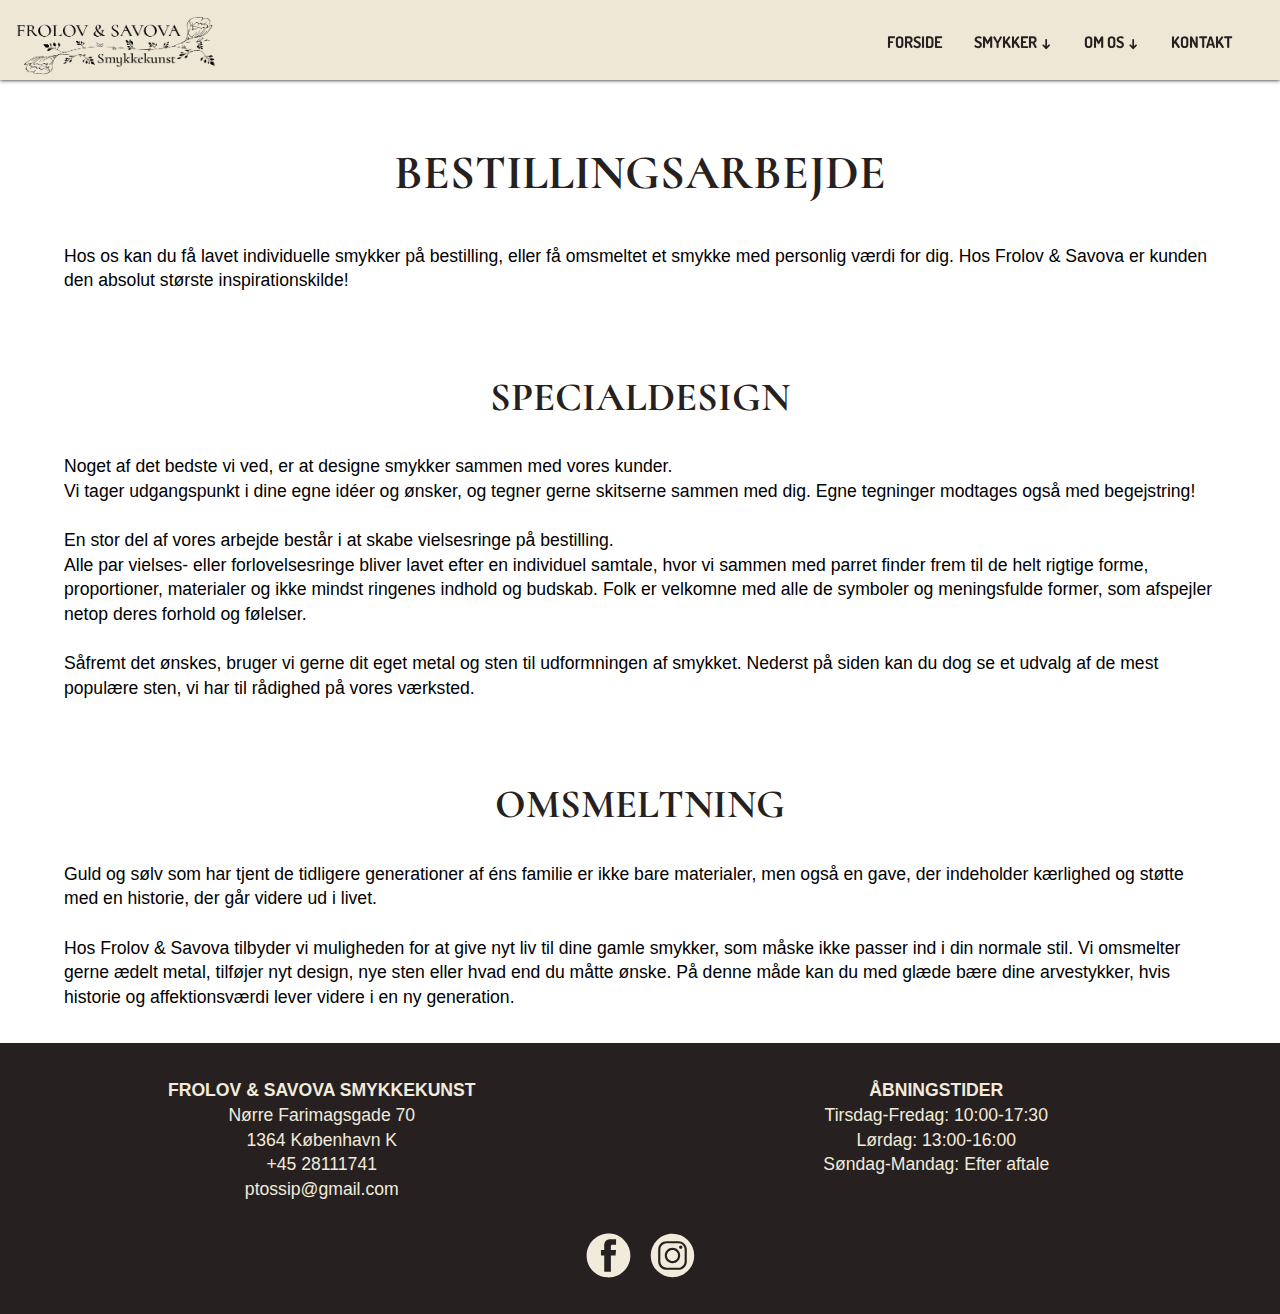
==== bestillingsarbejde.html @ 2ae609f1 "rettelser til smykker etc" ====
<!DOCTYPE html>
<html lang="en">

<head>
    <meta charset="UTF-8">
    <meta name="viewport" content="width=device-width, initial-scale=1.0">
    <title>Smykker - Frolov & Savova Smykkekunst</title>
    <link rel="stylesheet" href="style.css?ver=5">
    <link href="https://stackpath.bootstrapcdn.com/font-awesome/4.7.0/css/font-awesome.min.css" rel="stylesheet">
    <link href="https://fonts.googleapis.com/css?family=Dosis&display=swap" rel="stylesheet">
    <link href="https://fonts.googleapis.com/css?family=Cormorant&display=swap" rel="stylesheet">
    <script src="https://code.jquery.com/jquery-3.3.1.min.js"></script>
    <script src="script.js"></script>
</head>

<body>
    <div id="popup" class="skjul">
        <div id="luk">
            <button>Luk</button>
        </div>
        <div id="indhold"></div>
    </div>

    <header class="navbar">
        <div class="logo">
            <a class="logo_mobile" href="index.html"><img src="img/logo_mobile.png"></a>
            <a class="logo_pc" href="index.html"><img src="img/logo_ny.png"></a>
        </div>

        <nav class="navigation">
            <ul>
                <li><a href="index.html">FORSIDE</a></li>

                <li class="sub-menu"><a href="smykker.html">SMYKKER</a>
                    <ul>
                        <li><a href="bestillingsarbejde.html">BESTILLINGSARBEJDE</a></li>
                        <li><a href="ringe.html">RINGE</a></li>
                        <li><a href="vedhaeng.html">VEDHÆNG</a></li>
                        <li><a href="oereringe.html">ØRERINGE</a></li>
                        <li><a href="koebenhavnersmykker.html">KØBENHAVNERSMYKKER</a></li>
                    </ul>
                </li>

                <li class="sub-menu"><a href="om-os.html">OM OS</a>
                    <ul>
                        <li>
                            <a href="udstillinger.html">UDSTILLINGER</a>
                        </li>
                        <li>
                            <a href="inspiration.html">INSPIRATION</a>
                        </li>

                    </ul>
                </li>
                <li><a href="kontakt.html">KONTAKT</a></li>

            </ul>
        </nav>
        <div class="menu-toggle">

            <div class="line1"></div>
            <div class="line2"></div>
            <div class="line3"></div>
        </div>

        <!--PC-menu-->

        <div class="pc_menu">

            <div class="pcmenu_forside">
                <a href="index.html">FORSIDE</a>
            </div>


            <div class="dropdown">
                <a class="dropbtn" href="smykker.html">SMYKKER &#8595;</a>
                <div class="dropdown-content">
                    <a href="bestillingsarbejde.html">BESTILLINGSARBEJDE</a>
                    <a href="ringe.html">RINGE</a>
                    <a href="vedhaeng.html">VEDHÆNG</a>
                    <a href="oereringe.html">ØRERINGE</a>
                    <a href="koebenhavnersmykker.html">KØBENHAVNERSMYKKER</a>
                </div>
            </div>

            <div class="dropdown">
                <a class="dropbtn" href="om-os.html">OM OS &#8595;</a>
                <div class="dropdown-content">
                    <a href="udstillinger.html">UDSTILLINGER</a>
                    <a href="inspiration.html">INSPIRATION</a>
                </div>
            </div>

            <div class="pcmenu_kontakt">
                <a href="kontakt.html">KONTAKT</a>
            </div>

        </div>

    </header>

    <main>
        <section id="all">
            <section id="smykker2">
                <div class="smykker-overskrift">
                    <h1>Bestillingsarbejde</h1>
                </div>

                <div class="smykker-tekst">
                    <div class="center-tekst">
                        <p>Hos os kan du få lavet individuelle smykker på bestilling, eller få omsmeltet et smykke med personlig værdi for dig. Hos Frolov & Savova er kunden den absolut største inspirationskilde!</p>

                        <h2 class="topmargin">Specialdesign</h2>
                        <p>Noget af det bedste vi ved, er at designe smykker sammen med vores kunder.
                            <br>Vi tager udgangspunkt i dine egne idéer og ønsker, og tegner gerne skitserne sammen med dig. Egne tegninger modtages også med begejstring!

                            <br><br>En stor del af vores arbejde består i at skabe vielsesringe på bestilling.
                            <br>Alle par vielses- eller forlovelsesringe bliver lavet efter en individuel samtale, hvor vi sammen med parret finder frem til de helt rigtige forme, proportioner, materialer og ikke mindst ringenes indhold og budskab. Folk er velkomne med alle de symboler og meningsfulde former, som afspejler netop deres forhold og følelser.


                            <br><br>Såfremt det ønskes, bruger vi gerne dit eget metal og sten til udformningen af smykket. Nederst på siden kan du dog se et udvalg af de mest populære sten, vi har til rådighed på vores værksted.</p>




                        <h2 class="topmargin">Omsmeltning</h2>
                        <p>Guld og sølv som har tjent de tidligere generationer af éns familie er ikke bare materialer, men også en gave, der indeholder kærlighed og støtte med en historie, der går videre ud i livet.

                            <br><br>Hos Frolov & Savova tilbyder vi muligheden for at give nyt liv til dine gamle smykker, som måske ikke passer ind i din normale stil. Vi omsmelter gerne ædelt metal, tilføjer nyt design, nye sten eller hvad end du måtte ønske. På denne måde kan du med glæde bære dine arvestykker, hvis historie og affektionsværdi lever videre i en ny generation.</p>
                    </div>
                </div>
            </section>

            <div class="posts"></div>

            <template>
                <section class="post">
                    <h3></h3>
                    <div>
                        <img class="billede">
                    </div>

                    <div>
                        <p class="kort"></p>
                        <p class="pris"></p>
                    </div>
                </section>

            </template>
        </section>
    </main>



    <footer>
        <div class="footer_left">
            <p><strong>FROLOV & SAVOVA SMYKKEKUNST</strong><br>Nørre Farimagsgade 70<br>1364 København K<br><a class="kontaktlink" href="tel:+4528111741">+45 28111741</a>
                <br><a class="kontaktlink" href="mailto: ptossip@gmail.com">ptossip@gmail.com</a></p>
        </div>

        <div class="centerparent">
            <div class="footer_centered">
                <p>
                    <strong>ÅBNINGSTIDER</strong>
                    <br>Tirsdag-Fredag: 10:00-17:30
                    <br>Lørdag: 13:00-16:00
                    <br>Søndag-Mandag: Efter aftale</p>
            </div>
        </div>

        <div class="footer_right">
            <a href="https://www.facebook.com/frolov.savova/" target="_blank"><img class="some_facebook hvr-grow" src="img/facebook-icon.svg"></a>
            <a href="https://www.instagram.com/frolov_savova_jewelry/" target="_blank"><img class="some_instagram hvr-grow" src="img/instagram-icon.svg"></a>
        </div>
    </footer>

    <script>
        let indhold;
        document.addEventListener("DOMContentLoaded", hentJson);
        //Henter JSON fil i asynkron function.

        async function hentJson() {
            console.log("Henter json");
            // Fortæller os om async functionen bliver loaded
            const url = "http://nicklasgrafisk.dk/kea/frolovapi/wordpress/wp-json/wp/v2/bestillingsarbejde";
            //Er en konstabel der retter mod den "page" eller "post" på back-enden (wordpress) som vi gerne vil arbejde med

            // Henter data filen
            const myJson = await fetch(url);
            // den hentede data skal tolkes som json
            indhold = await myJson.json();
            //Kalder funktion der viser data i DOM

            visIndhold();

            //Leder async functionen videre til "visIndhold" functionen, hvor indholdet bliver hentet ind.
        }

        function visIndhold() {

            //Destinationen for hvor vi vil have indholdet hen
            let dest = document.querySelector(".posts");
            //Template i destinationen, som danner opbygningen af det aktuelle post, i html.
            let temp = document.querySelector("template");


            //En "For each" funktion, som gør at hvert nyt post bliver sat i hver sin template, altså bliver indholdet loopet. og overskriver dermed ikke hinanden
            indhold.forEach(post => {
                //cloneNode skaber en kopi af "template".
                let klon = temp.cloneNode(true).content;
                console.log(post.billede);
                klon.querySelector("h3").innerHTML = post.title.rendered;
                klon.querySelector("img").src = post.billede.guid;
                klon.querySelector(".pris").innerHTML = post.pris;
                klon.querySelector(".kort").innerHTML = post.beskrivelse;
                //Sender klonen retur til vores destination "posts" og processen gentages.
                dest.appendChild(klon);

                dest.lastElementChild.addEventListener("click", () => {
                    visSingle(post);
                });

                function visSingle(post) {
                    document.querySelector("#indhold").innerHTML = `
                            <article class="singleret">
                                <h3>${post.title.rendered}</h3>
                                <img src="${post.billede.guid}">
                                <p>${post.lang_beskrivelse}</p>



                                </article>
                        `;
                    document.querySelector("#popup").style.display = "block";
                    document.querySelector("#popup #luk").addEventListener("click", close);
                    document.querySelector("body").style.overflow = "hidden";
                    document.querySelector("#all").classList.add("blur");
                    document.querySelector("header").classList.add("blur");
                    document.querySelector("footer").classList.add("blur");
                }

                function close() {
                    document.querySelector("#popup").style.display = "none";
                    document.querySelector("body").style.overflow = "scroll";
                    document.querySelector("#all").classList.remove("blur");
                    document.querySelector("header").classList.remove("blur");
                    document.querySelector("footer").classList.remove("blur");
                }

            })



        }

    </script>




</body>

</html>
---- style.css ----
/************ GENERELT ***********/
body {
    margin: 0;
    padding: 0;
    background-attachment: fixed;
    background-position: center;
}

h1 {
    font-size: 2em;
    color: #262120;
    font-family: 'Cormorant', serif;
    text-transform: uppercase;
}

h2 {
    font-size: 1.8em;
    color: #262120;
    font-family: 'Cormorant', serif;
    text-transform: uppercase;
}

h3 {
    font-size: 1.6em;
    color: #262120;
    font-family: 'Cormorant', serif;
    text-transform: uppercase;
}

p {
    line-height: 1.4em;
    font-family: 'Lato', sans-serif;
}

.bold {
    font-family: 'Cormorant', bold;
}

.center {
    text-align: center;
}

.title {
    text-transform: uppercase;
}

/*******MEDIA QUERIES (fonts)*******/



@media (min-width: 520px) {
    h2 {
        font-size: 2.2em;
    }

    h3 {
        font-size: 2em;
    }

    p {
        font-size: 1.1em;
    }

    .kasse {
        margin-bottom: 5em;
    }
}



/* Custom Scrollbar */

/* width */
::-webkit-scrollbar {
    width: 10px;
}

/* Track */
::-webkit-scrollbar-track {
    background: #F2EBDC;
}

/* Handle */
::-webkit-scrollbar-thumb {
    background: #D9BD9C;
}

/* Handle on hover */
::-webkit-scrollbar-thumb:hover {
    background: #D9A441;
}


/**********NAVIGATION ***********/
header {
    position: fixed;
    top: 0;
    left: 0;
    padding: 0 1em;
    width: 100%;
    box-sizing: border-box;
    z-index: 15;
    box-shadow: 0px 0px 4px;
}

header .logo {
    height: 5.5em;
    line-height: 50px;
    float: left;
}

.logo img {
    width: 20%;
}

.logo {
    max-width: 400px;
}

.logo_pc {
    display: none;
}

.navigation {
    font-family: 'Dosis', sans-serif;
    font-weight: bold;
    top: 5.5em;
}

header nav {
    float: right;
}

header nav ul {
    margin: 0;
    padding: 0;
    display: flex;
    font-size: 1em;
}

header nav ul li {
    list-style: none;
    position: relative;
}

header nav ul li.sub-menu:before {
    content: '\f078';
    font-family: fontAwesome;
    position: absolute;
    line-height: 50px;
    color: #262120;
    right: 3px;
}

header nav ul li.active.sub-menu:before {
    content: '\f077';
}

header nav ul li ul {
    position: absolute;
    left: 0;
    background: #262120;
    display: none;
}

header nav ul li.active ul {
    /* use li: hover instead */
    display: block;
}

header nav ul li ul li {
    display: block;
}

header nav ul li a {
    height: 50px;
    line-height: 50px;
    padding: 0 20px;
    color: #FFFFFF;
    text-decoration: none;
    display: block;
    letter-spacing: 5px;
}

header nav ul li a:hover {
    color: #FFFFFF;
    background: #262120;
}

header nav ul li a.active {
    background: #262120;
}

.navbar {
    background-color: rgba(234, 223, 199, 0.74);
}

.menu-toggle {
    position: fixed;
    right: 0.4em;
    top: 1.25em;
    display: block;
    color: #FFFFFF;
    text-align: center;
    font-size: 24px;
    cursor: pointer;
}

.menu-toggle div {
    background-color: #262120;
    width: 25px;
    height: 3px;
    margin: 5px;
    transition: all 0.3s ease;
}


.solid {
    background-color: #F2EBDC;
}


/*PC-menu*/


.pc_menu {
    display: none;
    position: fixed;
    height: 3em;
    right: 2em;
    font-family: 'Dosis', sans-serif;
    font-weight: bold;
    padding-top: 2em;
}

.pc_menu a {
    text-decoration: none;
    color: #262120;
    padding: 1em;
    padding-top: 2em;
    padding-bottom: 1.75em;
    transition: 0.3s ease;
}

.pc_menu a:hover {
    color: white;
    transition: 0.3s ease;
}

/* Dropdown Button */
.dropbtn {
    color: #262120;
    font-size: 16px;
    border: none;
}

/* The container <div> - needed to position the dropdown content */
.dropdown {
    position: relative;
    float: left;
}

/* Dropdown Content (Hidden by Default) */
.dropdown-content {
    display: none;
    position: absolute;
    margin-top: 1.75em;
    background-color: #262120;
    min-width: 160px;
    box-shadow: 0px 8px 16px 0px rgba(0, 0, 0, 0.2);
    z-index: 1;
}

/* Links inside the dropdown */
.dropdown-content a {
    color: white;
    padding: 12px 16px;
    text-decoration: none;
    display: block;
}

/* Change color of dropdown links on hover */
.dropdown-content a:hover {
    color: #262120;
    background-color: #D9A441;
}

/* Show the dropdown menu on hover */
.dropdown:hover .dropdown-content {
    display: block;
}

/* Change the background color of the dropdown button when the dropdown content is shown */
.dropdown:hover .dropbtn {
    color: white;
    background-color: #262120;
}

.pcmenu_forside {
    float: left;
}

.pcmenu_forside a:hover {
    background: #262120;
}

.pcmenu_kontakt {
    float: left;
}

.pcmenu_kontakt a:hover {
    background-color: #262120;
}

/*NAVIGATION SLUT*/









/********** ANIMATIONER **********/

.toggle .line1 {
    transform: rotate(-45deg) translate(-5px, 6px);
}

.toggle .line2 {
    opacity: 0;
}

.toggle .line3 {
    transform: rotate(45deg) translate(-5px, -6px);
}


@keyframes tekstscale {
    0% {
        transform: scale(0);
        opacity: 0;
    }

    10% {
        transform: scale(0);
        opacity: 0;
    }

    90% {
        transform: scale(1);
        opacity: 1;
    }

    100% {
        transform: scale(1);
        opacity: 1;
    }
}


.blur {
    filter: blur(8px);
}


/********** FORSIDE SPLASH **********/


#splashvideo img {
    width: 100%;

}

#forsidesplash {
    margin-top: 5.5em;
    margin-left: 0;
    margin-right: 0;

}

.splashwrap {
    position: absolute;
    width: 100%;
    animation: tekstscale 0.5s ease;
    animation-delay: 0.5s;
    animation-fill-mode: forwards;
    opacity: 0;
    z-index: 10;
    display: none;
}

.videotekst {
    color: white;
    text-shadow: 2px 2px 2px black;
    text-align: center;
    text-transform: uppercase;
    margin-top: 12vw;
    line-height: 1em;
    margin-bottom: 0.4em;
}


.call-to-action {
    display: block;
    width: 8em;
    background-color: #D9A441;
    border: none;
    color: #FFFFFF;
    padding: 0.2em 0.7em 0.3em 0.7em;
    border-radius: 5em;
    cursor: pointer;
    text-transform: uppercase;
    transition: 0.3s ease;
    margin: 0 auto;
    text-align: center;
    text-decoration: none;
    font-family: 'Dosis', sans-serif;
    font-weight: bold;
    margin-bottom: 0.4em;
}

.call-to-action:hover {
    background-color: #FFFFFF;
    color: #D9A441;
    transition: 0.3s ease;
}


/********** FORSIDE CONTENT **********/

.forside-overskrift {
    text-align: center;
    text-transform: uppercase;
    margin-top: 3em;
    margin-left: 1em;
    margin-right: 1em;
}


.forside-tekst1 {
    text-align: center;
}

.center-tekst {
    text-align: left;
    display: inline-block;
}

#tilbud {
    margin: 0 7%;
}

#tilbud p {
    text-align: justify;
}

#tilbudwrapper img {
    width: 100%;
}

#tilbudwrapper h3 {
    text-align: center;
    margin: 0.8em 0 0.4em 0;
}

#tilbudwrapper a {
    display: block;
    width: 60%;
    margin: 0 20%;
}

.specialdesign,
.omsmeltning,
.katalog {
    margin: 5em 0;
}

/* Pop */
@-webkit-keyframes hvr-pop {
    50% {
        -webkit-transform: scale(1.2);
        transform: scale(1.2);
    }
}

@keyframes hvr-pop {
    50% {
        -webkit-transform: scale(1.2);
        transform: scale(1.2);
    }
}

.hvr-grow {
    transform: perspective(1px) translateZ(0);
    box-shadow: 0 0 1px rgba(0, 0, 0, 0);
    transition-duration: 0.3s;
    transition-property: transform;
}

.hvr-grow:hover,
.hvr-grow:focus,
.hvr-grow:active {
    transform: scale(1.1);
}

.container {
    position: relative;
    width: 75%;
    margin-top: 2rem;
    margin-left: 1rem;
    margin-right: 1rem;
}

.box1,
.box2,
.box3 {
    background-color: black;
    height: 330px;
    border-radius: 5px;
}

.overlay h3 {
    color: black;
}

.image {
    display: block;
    width: 100%;
    height: auto;
    cursor: pointer;
}

.text {
    color: #F2EBDC;
    position: absolute;
    top: 50%;
    left: 50%;
    -webkit-transform: translate(-50%, -50%);
    -ms-transform: translate(-50%, -50%);
    transform: translate(-50%, -50%);
    text-align: center;
    cursor: pointer;
    border-radius: 5px;
}

.container:hover .overlay {
    opacity: 1;
    transition: 1s ease-in-out;
}

.overlay {
    position: absolute;
    top: 0;
    bottom: 0;
    left: 0;
    right: 0;
    height: 100%;
    width: 100%;
    opacity: 0;
    transition: .5s ease;
    background-color: #F2EBDC;
    cursor: pointer;
    border-radius: 5px;
}

.popup1 {
    margin: 2rem 4rem 0rem 4rem;
    display: none;
    border-radius: 20px;
    transition: 0.5s ease-in;
    background-color: #FFFFFF;
}

.popup2 {
    margin: 2rem 4rem 0rem 4rem;
    display: none;
    border-radius: 20px;
    transition: 0.5s ease-in;
    background-color: #FFFFFF;


}

.popup3 {
    margin: 2rem 4rem 0rem 4rem;
    display: none;
    border-radius: 20px;
    transition: 0.5s ease-in;
    background-color: #FFFFFF;
}

.display {
    display: block;
}


/***********SMYKKER MENU************/


.smykker-overskrift {
    text-align: center;
    text-transform: uppercase;
    margin-top: 9em;
    margin-left: 1em;
    margin-right: 1em;
}

.smykker-overskrift h1 {
    margin-bottom: 0.5em;
}

.smykker-tekst {
    text-align: center;
}

.topmargin {
    margin-top: 2em;
    text-align: center;
}

#smykker1 {
    margin: 0 5%;
}

#smykker2,
#smykker3,
#smykker4,
#smykker5,
#smykker6 {
    margin: 0 7%;
}

#smykker1 p,
#smykker2 p,
#smykker3 p,
#smykker4 p,
#smykker5 p,
#smykker6 p,
    {
    text-align: left;
    padding: 0 1.4em;
}

#smykker1wrap {
    margin: 3rem;
}

#smykker2wrap {
    margin: 3rem;
}

/* Container needed to position the button. Adjust the width as needed */
.kasse {
    position: relative;
    width: 100%;
    margin-bottom: 4em;

}

/* Make the image responsive */
.kasse img {
    width: 90%;
    padding: 0 5%;
    height: auto;
}

/* Style the button and place it in the middle of the container/image */
.kasse .btn {
    position: relative;
    left: 50%;
    transform: translate(-50%, -50%);
    -ms-transform: translate(-50%, -50%);
    background-color: #D9A441;
    color: white;
    font-size: 16px;
    padding: 12px 24px;
    border: none;
    cursor: pointer;
    border-radius: 20px;
}

.kasse .btn:hover {
    background-color: white;
    color: #D9A441;
    border: 1px solid black;
}

.containersmykker {
    position: relative;
    width: 75%;
    margin-top: 2rem;
    margin-left: 1rem;
    margin-right: 1rem;
}

.containersmykker:hover .overlay {
    opacity: 1;
    transition: 1s ease-in-out;
}

/**********SMYKKER GALLERI **********/

.post img {
    width: 100%;
}

.posts {
    margin: 0 7%;
}

.post {
    padding: 1rem;
    margin: 2em;
    background-color: #FFFFFF;
    box-shadow: 0px 0.5px 4px;
}

.post:hover {
    box-shadow: 0px 1px 10px;
}

.post h3 {
    text-align: center;
}

.pris {
    text-align: right;
}

/************ SINGLE VIEW*************/
#popup {
    top: 0;
    width: 100vw;
    height: 100vh;
    position: fixed;
    overflow: scroll;
    z-index: 10;
}


#indhold img {
    max-width: 100%;
}

.singleret {
    padding: 1rem;



}

.skjul {
    display: none;
}

#indhold {

    min-height: 61vh;
    background-color: #FFFFFF;
    width: 77vw;
    margin: 4rem auto;
    margin-top: 8rem;
    box-shadow: 0px 0px 10px;
    text-align: center;
    border-radius: 20px;
}

.singleret img {
    max-width: 50%;
}

#luk button {
    color: white;
    width: 4em;
    height: 2em;
    position: fixed;
    top: 5.8em;
    left: 72%;
    background-color: #D9A441;
    border: 0px;
    font-size: 1em;
    z-index: 10;
    cursor: pointer;
    border-radius: 50px;
}

#luk button:hover {
    background-color: white;
    color: #D9A441;
    border: 1px solid black;
}

/************ OM OS *******************/
.posts-om-os {
    margin: 3rem;
    margin-top: 4rem;
}

.post-om-os {
    padding: 0rem;



}

.post-om-os img {
    width: 100%;
}


.kunstnere-content {
    margin: 3rem;
    margin-top: 5rem;
    background-color: #FFFFFF;

}

.kunstnere-content h1 {
    text-align: center;
}

.kunstnere h1 {
    text-align: center;
    margin-top: 4em;
}

/*********UDSTILLINGER *************/
.udstillinger-content {
    margin: 3rem;
}

.udstillinger-content h1 {
    text-align: center;
}

.udstillinger-overskrift {
    margin-top: 4em;
}

.post-udstillinger {
    margin: 3rem;
}

.posts-udstillinger img {
    width: 100%;
}

.underline-udstillinger {
    height: 1px;
    width: 200px;
    background-color: #262120;

}

/*************INSPIRATION**************/
.inspiration-overskrift {
    text-align: center;
    margin: 3rem;
    margin-top: 4em;

}

.inspiration-tekst {

    text-align: center;
    margin: 3rem;
}

#fortaellingwrap img {
    width: 100%;
}

#fortaellingwrap {}

#fortaellinger h2 {
    margin: 3rem;

    margin-bottom: 0;
}

.fcolumns {
    margin: 3rem;
}

/*************KONTAKT**************/
.kontaktportraet img {
    width: 100%;
}

.kontaktportraet {
    margin: 5rem;
    text-align: center;
}

.kontakt {

    justify-content: center;
}

#desktop {
    display: none;
}

.titlekontakt {
    text-transform: uppercase;
    text-align: center;
    margin-top: 4em;
}

.kontakt-left {
    margin-left: 3rem;
}

.kontakthref {
    text-decoration: none;
    color: #262120;
}

.kontakthref:hover {
    color: #D9A441;
}

#desktop {
    display: none;
}

#mobile {
    display: block;
    margin-left: 0.8rem;
}

#tablet {
    display: none;
}


/********** FOOTER **********/


footer {
    background-color: #262120;
    color: #F2EBDC;
    height: auto;
    margin-top: 1em;
    padding-left: 1em;
    padding-right: 1em;
    font-family: 'Dosis', sans-serif;
}

footer p {
    font-size: 0.8em;
    margin: 0;
    padding-top: 2em;
}

.footer_left {
    text-align: center;
    display: inline-block;
    width: 49%;
}

.centerparent {
    text-align: center;
    display: inline-block;
    width: 49%;
    vertical-align: top;
}

.footer_centered {
    display: inline-block;
    text-align: left;
    text-align: center;
}

.footer_right {
    display: block;
    text-align: center;
    width: 100%;
}

.footer_right a {
    display: inline-block;
    margin: 2em 0.5em;
}

.kontaktlink {
    text-decoration: none;
    color: #F2EBDC;
}

.kontaktlink:hover {
    color: #FFFFFF;
    transition: 0.3s ease;
}

.some_facebook {
    width: 1.7em;
}

.some_instagram {
    width: 1.7em;
}


/********** iPAD MEDIA QUERY **********/

@media (min-width: 768px) {

    h1 {
        font-size: 3em;
    }

    h3 {
        font-size: 1.5em;
    }

    p {
        font-size: 1em;
    }

    /* NAVIGATION*/
    .menu-toggle {
        margin-top: 0rem;
    }

    /* FORSIDE CONTENT */

    .splashwrap {
        display: block;
    }

    .forside-tekst1 {
        margin-bottom: 2em;
    }


    #tilbudwrapper {
        display: flex;
        align-items: flex-start;
    }

    #tilbudswrapper a {
        display: block;
    }

    .specialdesign,
    .omsmeltning,
    .katalog {
        width: 33%;
        margin-top: 0.5em;
    }

    #tilbud {
        margin: 0 5%;
    }

    #tilbud p {
        text-align: left;
        padding: 0 1.4em;
    }



    .popup1 {
        margin-bottom: 0;
        display: block;
        opacity: 0;
        grid-row: 2;
        grid-column: 1;
        margin: 1rem;
        line-height: 1.5rem;
    }

    .popup2 {
        margin-bottom: 0;
        display: block;
        opacity: 0;
        grid-row: 2;
        grid-column: 2;
        margin: 1rem;
        line-height: 1.5rem;
    }

    .popup3 {
        margin-bottom: 0;
        display: block;
        opacity: 0;
        grid-row: 2;
        grid-column: 3;
        margin: 1rem;
        line-height: 1.5rem;
    }

    .display {
        opacity: 1;
    }

    .container1 {
        grid-row: 1;
        grid-column: 1;
    }

    .container2 {
        grid-row: 1;
        grid-column: 2;
    }

    .container3 {
        grid-row: 1;
        grid-column: 3;
    }

    /*********** SMYKKER MENU************/
    #smykker1wrap {
        justify-items: center;

        margin-top: 1em;
        display: grid;
        grid-template-columns: 1fr 1fr;
        grid-template-rows: 1fr 1fr;
    }

    #smykker2,
    #smykker3,
    #smykker4,
    #smykker5,
    #smykker6 {
        margin: 0 5%;
    }

    /*Smykker Galleri*/
    .posts {
        display: grid;
        grid-template-columns: 1fr 1fr;
        grid-template-rows: 1fr 1fr;
        margin: 0 3%;
    }

    .post {
        margin: 1em;
    }

    footer p {
        font-size: 1em;
    }

    .some_facebook {
        width: 2.5em;
    }

    .some_instagram {
        width: 2.5em;
    }

    /*********** KONTAKT ************/
    .kontakt {
        display: grid;
        grid-template-columns: 1fr 1fr;
        grid-template-rows: 1fr;
    }

    .titlekontakt {
        margin-top: 2.7em;
    }

    #tablet {
        margin-right: 2rem;
        margin-top: 2rem;
    }


    /*********** OM OS ************/
    .kunstnere h1 {
        margin-top: 2.7em;
    }


    /*********** INSPIRATION ************/
    .inspiration-overskrift {
        margin-top: 2.7em;
    }


    /*********** UDSTILLINGER ************/
    .udstillinger-overskrift {
        margin-top: 2.7em;
    }

    #desktop {
        display: none;
    }

    #mobile {
        display: none;
    }

    #tablet {
        display: block;
    }
}



/********** DESKTOP MEDIA QUERY **********/
@media (min-width: 1024px) {

    h2 {
        font-size: 2.5em;
    }

    h3 {
        font-size: 1.8em;
    }

    p {
        font-size: 1.1em;
    }

    .navigation {
        display: none;
    }

    .pc_menu {
        display: block;
    }

    header nav ul li a {
        color: #262120;
    }

    header {
        height: 5em;
        justify-content: center;
        box-shadow: 0px 0px 4px;


    }

    .logo img {
        width: 50%;

    }

    .logo {
        margin-top: 0.5rem;
    }

    .logo_mobile {
        display: none;
    }

    .logo_pc {
        display: block;
    }

    header nav ul li a {
        margin-top: 1rem;
    }

    header nav ul li.sub-menu:before {
        line-height: 100px;

    }

    header nav ul li ul {
        margin-top: 1rem;
    }

    .menu-toggle {
        display: none;
        margin-top: -3rem;
    }


    /*FORSIDE SPLASH*/
    #forsidesplash {
        margin-top: 5em;
    }

    /*FORSIDE CONTENT*/

    .overlay {
        border-radius: 5px;

    }

    .image {
        border-radius: 20px;
    }


    /*SMYKKER MENU */
    #smykker1wrap {
        justify-items: center;
        margin-top: 5rem;
        display: grid;
        grid-template-columns: 1fr 1fr 1fr 1fr;
        grid-template-rows: 1fr
    }

    #smykker2wrap {
        display: grid;
        grid-template-rows: 1fr;
        grid-template-columns: 1fr 1fr 1fr;
        justify-items: center;
        margin-left: 4rem;
        margin-right: 4rem;
    }

    #smykker2,
    #smykker3,
    #smykker4,
    #smykker5,
    #smykker6 {
        margin: 0 5%;
    }

    /*SMYKKER GALLERI*/

    .posts {
        grid-template-columns: 25% 25% 25% 25%;
        cursor: pointer;
    }


    /************ SINGLE VIEW*************/
    #popup {
        top: 5rem;
        width: 100vw;
        height: 100vh;
        position: fixed;
        overflow: scroll;
        z-index: 10;
    }

    .skjul {
        display: none;
    }

    #indhold {
        min-height: 51vh;
        background-color: #FFFFFF;
        width: 77vw;
        margin: 4rem auto;

        box-shadow: 0px 0px 10px;
        border-radius: 10px;
        text-align: center;
    }

    #indhold img {
        width: 30%;
    }

    .singleret img {
        width: 50%;
    }

    #luk button:hover {
        background-color: white;
        color: #D9A441;
        border: 1px solid black;
    }

    /***********OM OS*************/
    .kunstnere h1 {
        margin-top: 8rem;
    }

    .posts-om-os {
        display: grid;
        grid-template-columns: 1fr 1fr;
        grid-template-rows: 1fr;
        margin-top: 0;

    }

    .post-om-os {
        padding: 1rem;
        margin: 1rem;
    }

    .kunstnere-content {
        margin: 5rem;
        margin-top: 0rem;
        margin-bottom: 0rem;
    }

    .kunstnere-content p {
        max-width: 600px;
    }

    .kunstnerwrap {
        display: flex;
        margin: 0rem;
        margin-top: 5rem;
    }

    .underline {
        height: 2px;
        width: 200px;
        background-color: #262120;
        text-align: center;
    }

    /*************UDSTILLINGER***************/
    .udstillinger-content {
        margin: 5rem;
        margin-top: 5rem;
        background-color: #FFFFFF;


    }

    .udstillinger-overskrift {
        margin-top: 8rem;
    }


    .posts-udstillinger {
        display: grid;
        grid-template-columns: 1fr 1fr;
        grid-template-rows: 1fr;
        margin: 2rem;
    }


    .post-udstillinger:nth-child(2) .column-billede {
        display: grid;
        grid-template-columns: 1fr 1fr;
        grid-template-rows: 1fr;
        margin-left: -0.5rem;
    }

    .post-udstillinger:nth-child(2) img {
        width: 100%;
    }

    .post-udstillinger:nth-child(1) .column-billede {
        display: grid;
        grid-template-columns: 1fr 1fr;
        grid-template-rows: 1fr;
        margin-left: -0.5rem;
    }

    .column-billede img {
        border: 10px solid white;
    }

    /*************INSPIRATION**************/
    .inspiration-overskrift {
        margin-top: 8rem;
    }

    #fortaellingwrap {
        display: flex;
        margin-left: 2rem;
        margin-right: 2rem;
    }

    #fortaellinger h2 {
        margin: 5rem;

        margin-bottom: 0;
    }

    .fcolumns {
        margin: 3rem;
    }

    .fortaelling-left-column img {
        width: 70%;
    }

    #small {
        width: 50%;
    }

    /*************KONTAKT**************/
    .kontaktportraet img {
        width: 70%;
    }

    .titlekontakt {
        margin-top: 8rem;
    }

    .kontaktportraet {
        margin: 5rem;
        text-align: center;
    }

    .kontakt {
        display: grid;
        grid-template-columns: 1fr 1fr;
        grid-template-rows: 1fr;
    }

    .kontakt-left {
        margin-left: 8rem;
    }

    iframe {
        margin-top: 2rem;
    }

    #desktop {
        display: block;
    }

    #mobile {
        display: none;
    }

    #tablet {
        display: none;
    }

    /*************FOOTER**************/

    footer p {
        font-size: 1.1em;
    }

    .some_facebook {
        width: 2.8em;
    }

    .some_instagram {
        width: 2.8em;
    }


}

@media (max-width: 1024px) {
    header {
        padding: 0;
    }

    header nav {
        position: absolute;
        top: 50px;
        left: -100%;
        width: 100%;
        height: 100vh;
        background: #262120;
        transition: 0.5s;
    }

    header .navbar {
        height: 80px;
    }

    header nav.active {
        left: 0;
    }

    header nav ul {
        display: block;
        text-align: center;
    }

    header nav ul li a {
        border-bottom: 0.9px solid rgba(0, 0, 0, .2);
    }

    header nav ul li.active ul {
        position: relative;
        background: #FFFFFF;
    }

    header nav ul li.active ul li a {
        color: #262120;
    }

    header nav ul li.active ul li a:hover {
        color: #262120;
        background: #D9A441;
    }

    header nav ul li.sub-menu:before {
        line-height: 50px;
        color: #FFFFFF;
        right: 10px;
    }

    header nav ul li ul li {
        width: 100%;
    }
}
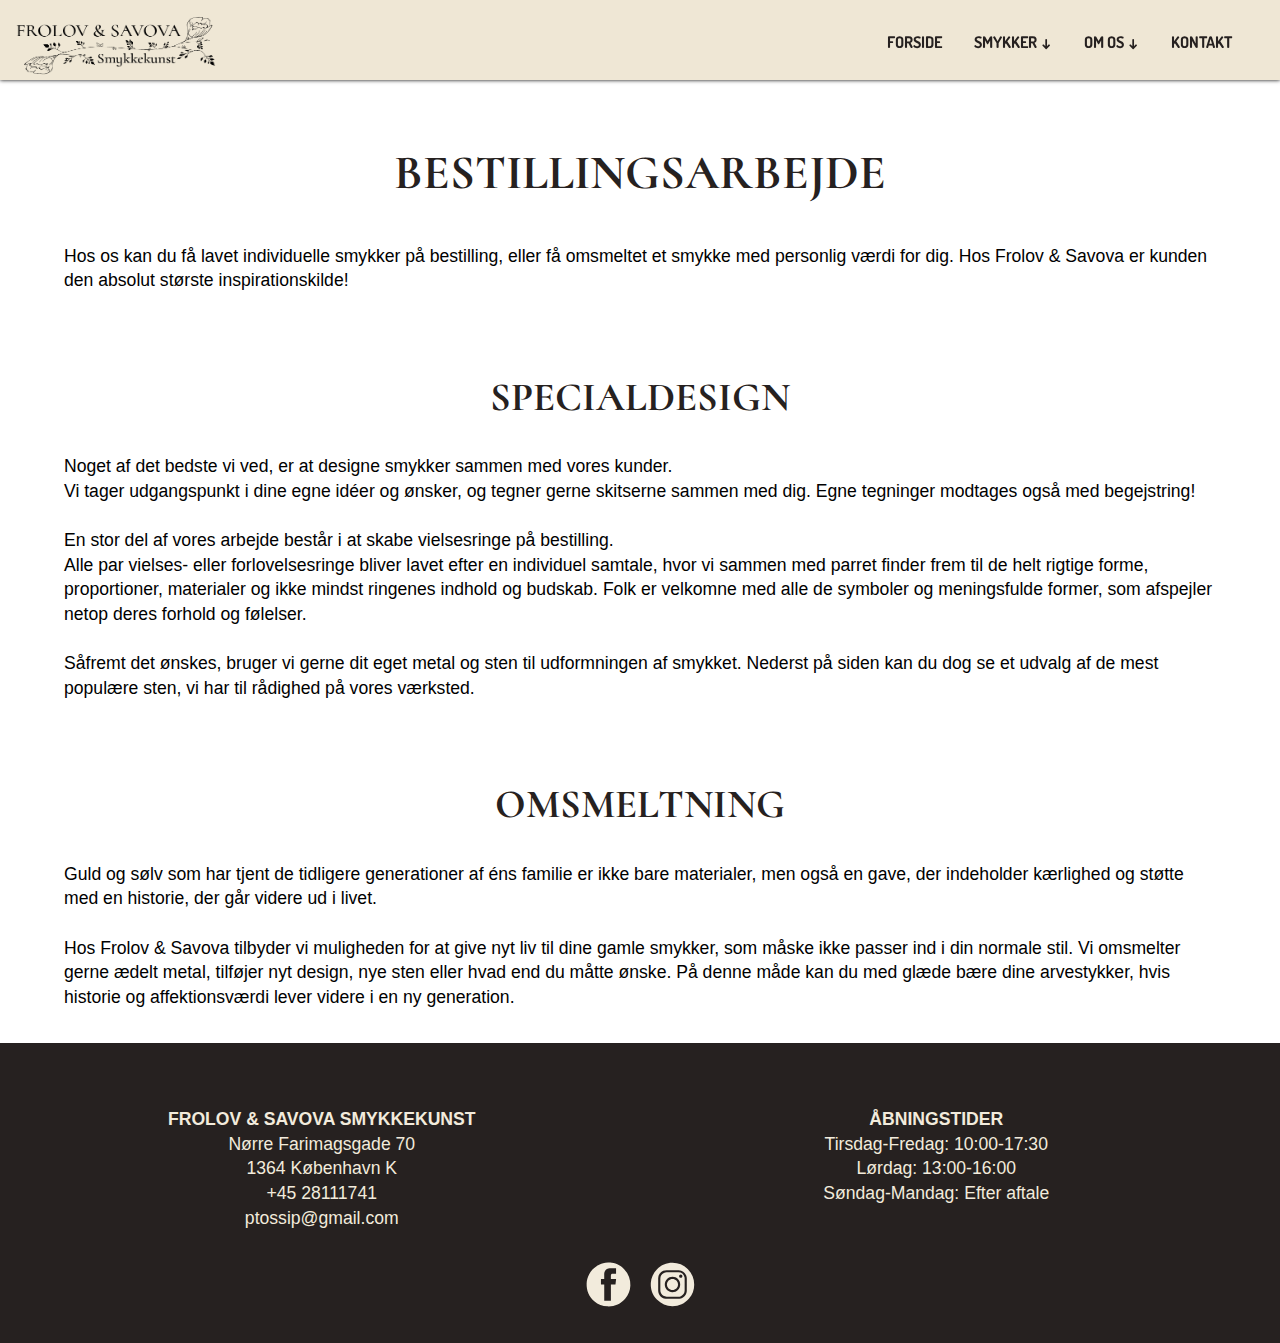
==== commit 223976a8: "head-rettelser" ====
--- a/bestillingsarbejde.html
+++ b/bestillingsarbejde.html
@@ -5,7 +5,7 @@
     <meta charset="UTF-8">
     <meta name="viewport" content="width=device-width, initial-scale=1.0">
     <title>Smykker - Frolov & Savova Smykkekunst</title>
-    <link rel="stylesheet" href="style.css?ver=5">
+    <link rel="stylesheet" href="style.css">
     <link href="https://stackpath.bootstrapcdn.com/font-awesome/4.7.0/css/font-awesome.min.css" rel="stylesheet">
     <link href="https://fonts.googleapis.com/css?family=Dosis&display=swap" rel="stylesheet">
     <link href="https://fonts.googleapis.com/css?family=Cormorant&display=swap" rel="stylesheet">
@@ -123,15 +123,16 @@
 
 
 
-                        <h2 class="topmargin">Omsmeltning</h2>
+                        <h2 class="topmargin" id="omsmelt">Omsmeltning</h2>
                         <p>Guld og sølv som har tjent de tidligere generationer af éns familie er ikke bare materialer, men også en gave, der indeholder kærlighed og støtte med en historie, der går videre ud i livet.
 
                             <br><br>Hos Frolov & Savova tilbyder vi muligheden for at give nyt liv til dine gamle smykker, som måske ikke passer ind i din normale stil. Vi omsmelter gerne ædelt metal, tilføjer nyt design, nye sten eller hvad end du måtte ønske. På denne måde kan du med glæde bære dine arvestykker, hvis historie og affektionsværdi lever videre i en ny generation.</p>
                     </div>
                 </div>
+
+                <div class="posts"></div>
             </section>
 
-            <div class="posts"></div>
 
             <template>
                 <section class="post">
--- a/style.css
+++ b/style.css
@@ -38,6 +38,7 @@
 
 .center {
     text-align: center;
+    margin-bottom: 0;
 }
 
 .title {
@@ -706,10 +707,6 @@
     width: 100%;
 }
 
-.posts {
-    margin: 0 7%;
-}
-
 .post {
     padding: 1rem;
     margin: 2em;
@@ -794,8 +791,8 @@
 
 /************ OM OS *******************/
 .posts-om-os {
-    margin: 3rem;
-    margin-top: 4rem;
+    margin: 0 7%;
+    margin-bottom: 5em;
 }
 
 .post-om-os {
@@ -811,14 +808,15 @@
 
 
 .kunstnere-content {
-    margin: 3rem;
-    margin-top: 5rem;
-    background-color: #FFFFFF;
-
+    margin: 0 7%;
 }
 
 .kunstnere-content h1 {
     text-align: center;
+}
+
+.kunstnere {
+    margin-bottom: 5em;
 }
 
 .kunstnere h1 {
@@ -828,11 +826,15 @@
 
 /*********UDSTILLINGER *************/
 .udstillinger-content {
-    margin: 3rem;
+    margin: 0 7%;
 }
 
 .udstillinger-content h1 {
     text-align: center;
+}
+
+.udstillinger-content h3 {
+    margin-top: 2em;
 }
 
 .udstillinger-overskrift {
@@ -840,7 +842,9 @@
 }
 
 .post-udstillinger {
-    margin: 3rem;
+    margin: 0 7%;
+    margin-top: 4em;
+    margin-bottom: 2em;
 }
 
 .posts-udstillinger img {
@@ -865,23 +869,25 @@
 .inspiration-tekst {
 
     text-align: center;
-    margin: 3rem;
+    margin: 0 7%;
+}
+
+#fortaellingwrap {
+    margin-bottom: 4em;
 }
 
 #fortaellingwrap img {
     width: 100%;
 }
 
-#fortaellingwrap {}
-
 #fortaellinger h2 {
-    margin: 3rem;
-
-    margin-bottom: 0;
+    margin: 0 7%;
+    margin-top: 2em;
+    text-align: center;
 }
 
 .fcolumns {
-    margin: 3rem;
+    margin: 0 7%;
 }
 
 /*************KONTAKT**************/
@@ -890,13 +896,43 @@
 }
 
 .kontaktportraet {
-    margin: 5rem;
+    margin: 0 7%;
+    margin-bottom: 4em;
     text-align: center;
 }
 
 .kontakt {
-
+    margin: 0 7%;
     justify-content: center;
+}
+
+.kontakt-right {
+    margin-bottom: 4em;
+}
+
+.lokation {
+    margin-bottom: 4em;
+}
+
+.lokation h2 {
+    text-align: center;
+    margin-top: 0;
+}
+
+.underrubrik {
+    text-align: center;
+}
+
+.aabning {
+    margin-bottom: 4em;
+}
+
+.aabning h2 {
+    text-align: center;
+}
+
+.aabning p {
+    text-align: center;
 }
 
 #desktop {
@@ -909,9 +945,6 @@
     margin-top: 4em;
 }
 
-.kontakt-left {
-    margin-left: 3rem;
-}
 
 .kontakthref {
     text-decoration: none;
@@ -928,7 +961,7 @@
 
 #mobile {
     display: block;
-    margin-left: 0.8rem;
+    margin-bottom: 2em;
 }
 
 #tablet {
@@ -944,6 +977,7 @@
     color: #F2EBDC;
     height: auto;
     margin-top: 1em;
+    padding-top: 1.8em;
     padding-left: 1em;
     padding-right: 1em;
     font-family: 'Dosis', sans-serif;
@@ -1115,7 +1149,6 @@
     /*********** SMYKKER MENU************/
     #smykker1wrap {
         justify-items: center;
-
         margin-top: 1em;
         display: grid;
         grid-template-columns: 1fr 1fr;
@@ -1134,8 +1167,6 @@
     .posts {
         display: grid;
         grid-template-columns: 1fr 1fr;
-        grid-template-rows: 1fr 1fr;
-        margin: 0 3%;
     }
 
     .post {
@@ -1155,11 +1186,20 @@
     }
 
     /*********** KONTAKT ************/
-    .kontakt {
-        display: grid;
-        grid-template-columns: 1fr 1fr;
-        grid-template-rows: 1fr;
-    }
+
+    .kontakt-left {
+        display: flex;
+        margin-top: 2em;
+    }
+
+    .aabning {
+        width: 50%;
+    }
+
+    .lokation {
+        width: 50%;
+    }
+
 
     .titlekontakt {
         margin-top: 2.7em;
@@ -1170,18 +1210,34 @@
         margin-top: 2rem;
     }
 
+    .aabning h2 {
+        margin-top: 0;
+    }
+
 
     /*********** OM OS ************/
     .kunstnere h1 {
         margin-top: 2.7em;
     }
 
+    .kunstnere-content {
+        margin: 0 5%;
+    }
+
 
     /*********** INSPIRATION ************/
     .inspiration-overskrift {
         margin-top: 2.7em;
     }
 
+    .inspiration-tekst {
+        margin: 0 5%;
+    }
+
+    .fcolumns {
+        margin: 0 5%;
+    }
+
 
     /*********** UDSTILLINGER ************/
     .udstillinger-overskrift {
@@ -1198,6 +1254,11 @@
 
     #tablet {
         display: block;
+        margin-top: 0;
+    }
+
+    .post-udstillinger {
+        margin-bottom: 4em;
     }
 }
 
@@ -1373,8 +1434,7 @@
         display: grid;
         grid-template-columns: 1fr 1fr;
         grid-template-rows: 1fr;
-        margin-top: 0;
-
+        margin: 0 4%;
     }
 
     .post-om-os {
@@ -1382,20 +1442,12 @@
         margin: 1rem;
     }
 
-    .kunstnere-content {
-        margin: 5rem;
-        margin-top: 0rem;
-        margin-bottom: 0rem;
-    }
-
     .kunstnere-content p {
         max-width: 600px;
     }
 
     .kunstnerwrap {
         display: flex;
-        margin: 0rem;
-        margin-top: 5rem;
     }
 
     .underline {
@@ -1405,17 +1457,34 @@
         text-align: center;
     }
 
+    .underrubrik {
+        margin-top: 0.5em;
+    }
+
+    .navn {
+        text-align: center;
+    }
+
+    .rubrik {
+        text-align: center;
+    }
+
+    .underline {
+        margin: 0 auto;
+    }
+
     /*************UDSTILLINGER***************/
     .udstillinger-content {
-        margin: 5rem;
+        margin-bottom: 0;
         margin-top: 5rem;
-        background-color: #FFFFFF;
-
-
     }
 
     .udstillinger-overskrift {
         margin-top: 8rem;
+    }
+
+    .underline-udstillinger {
+        width: 100%;
     }
 
 
@@ -1492,22 +1561,13 @@
         text-align: center;
     }
 
-    .kontakt {
-        display: grid;
-        grid-template-columns: 1fr 1fr;
-        grid-template-rows: 1fr;
-    }
-
-    .kontakt-left {
-        margin-left: 8rem;
-    }
-
     iframe {
         margin-top: 2rem;
     }
 
     #desktop {
         display: block;
+        margin-top: 0;
     }
 
     #mobile {
@@ -1585,6 +1645,8 @@
         line-height: 50px;
         color: #FFFFFF;
         right: 10px;
+        padding: 10px;
+
     }
 
     header nav ul li ul li {
